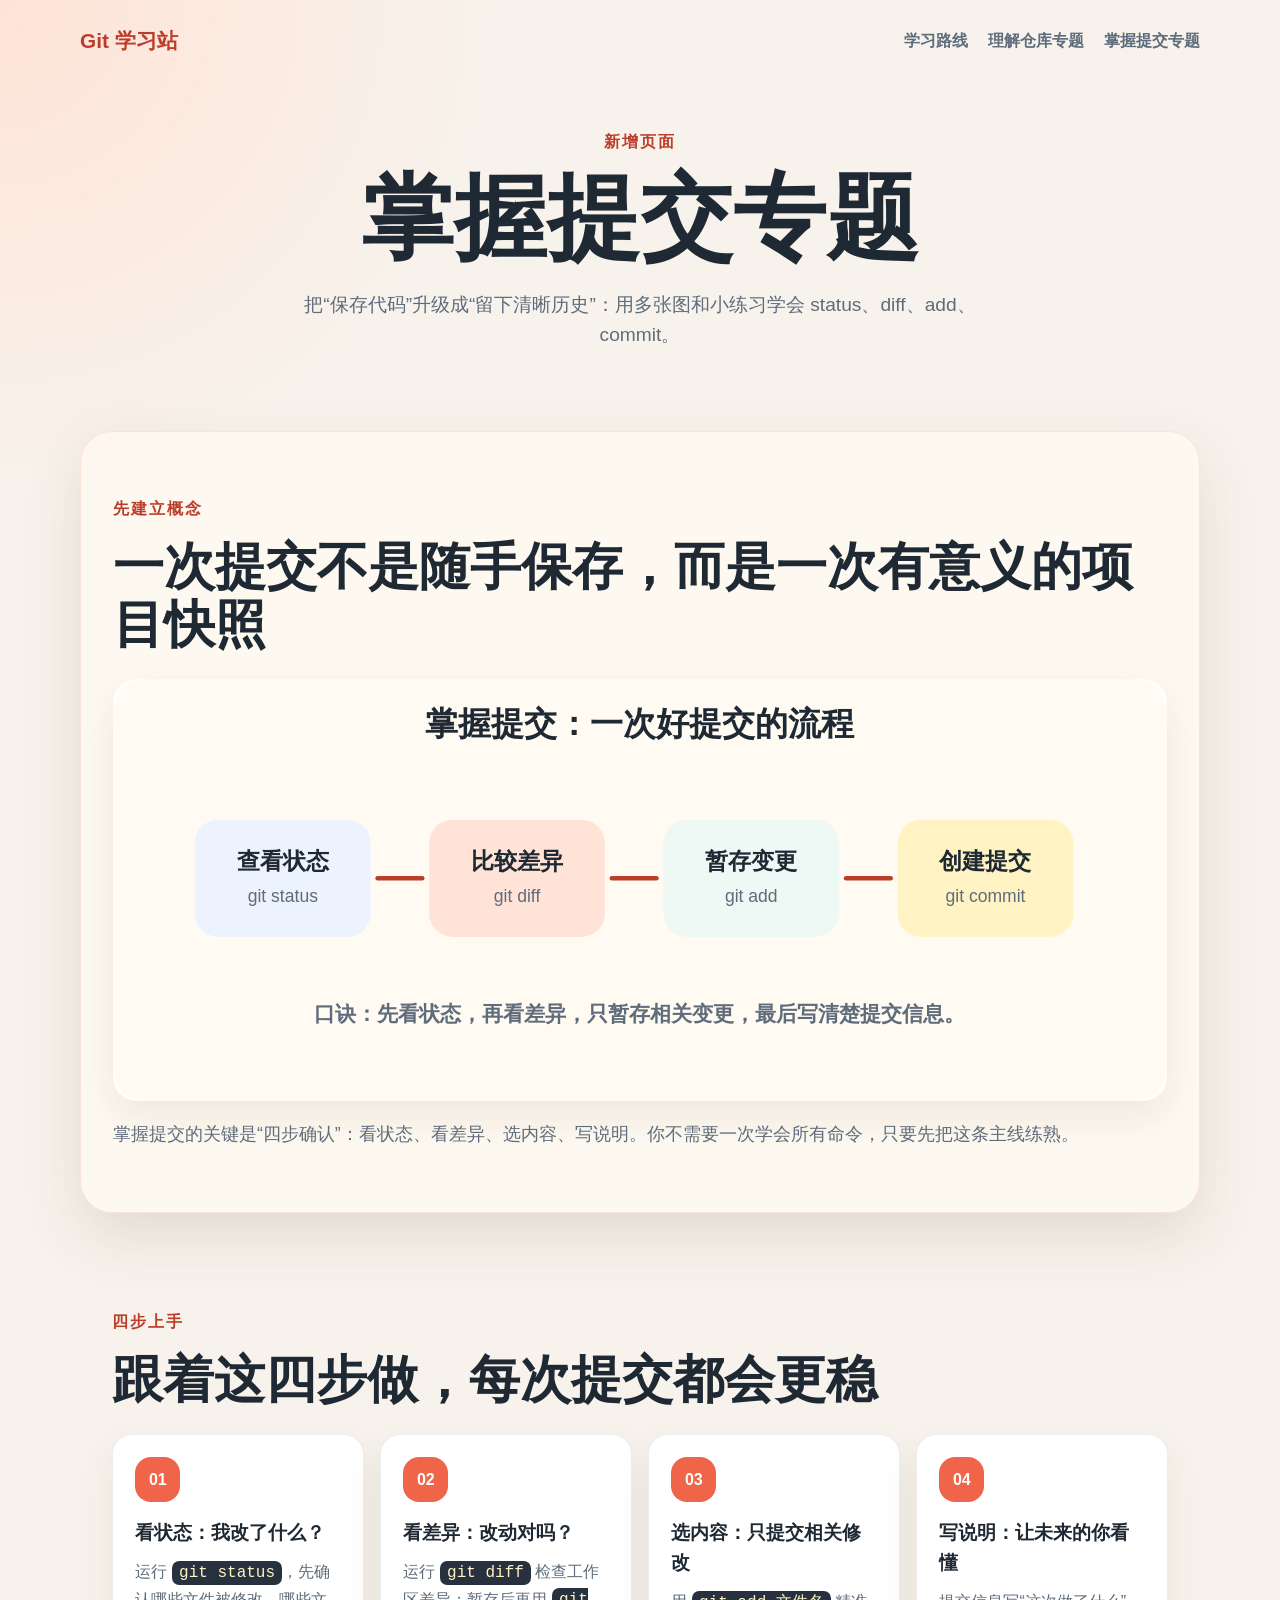
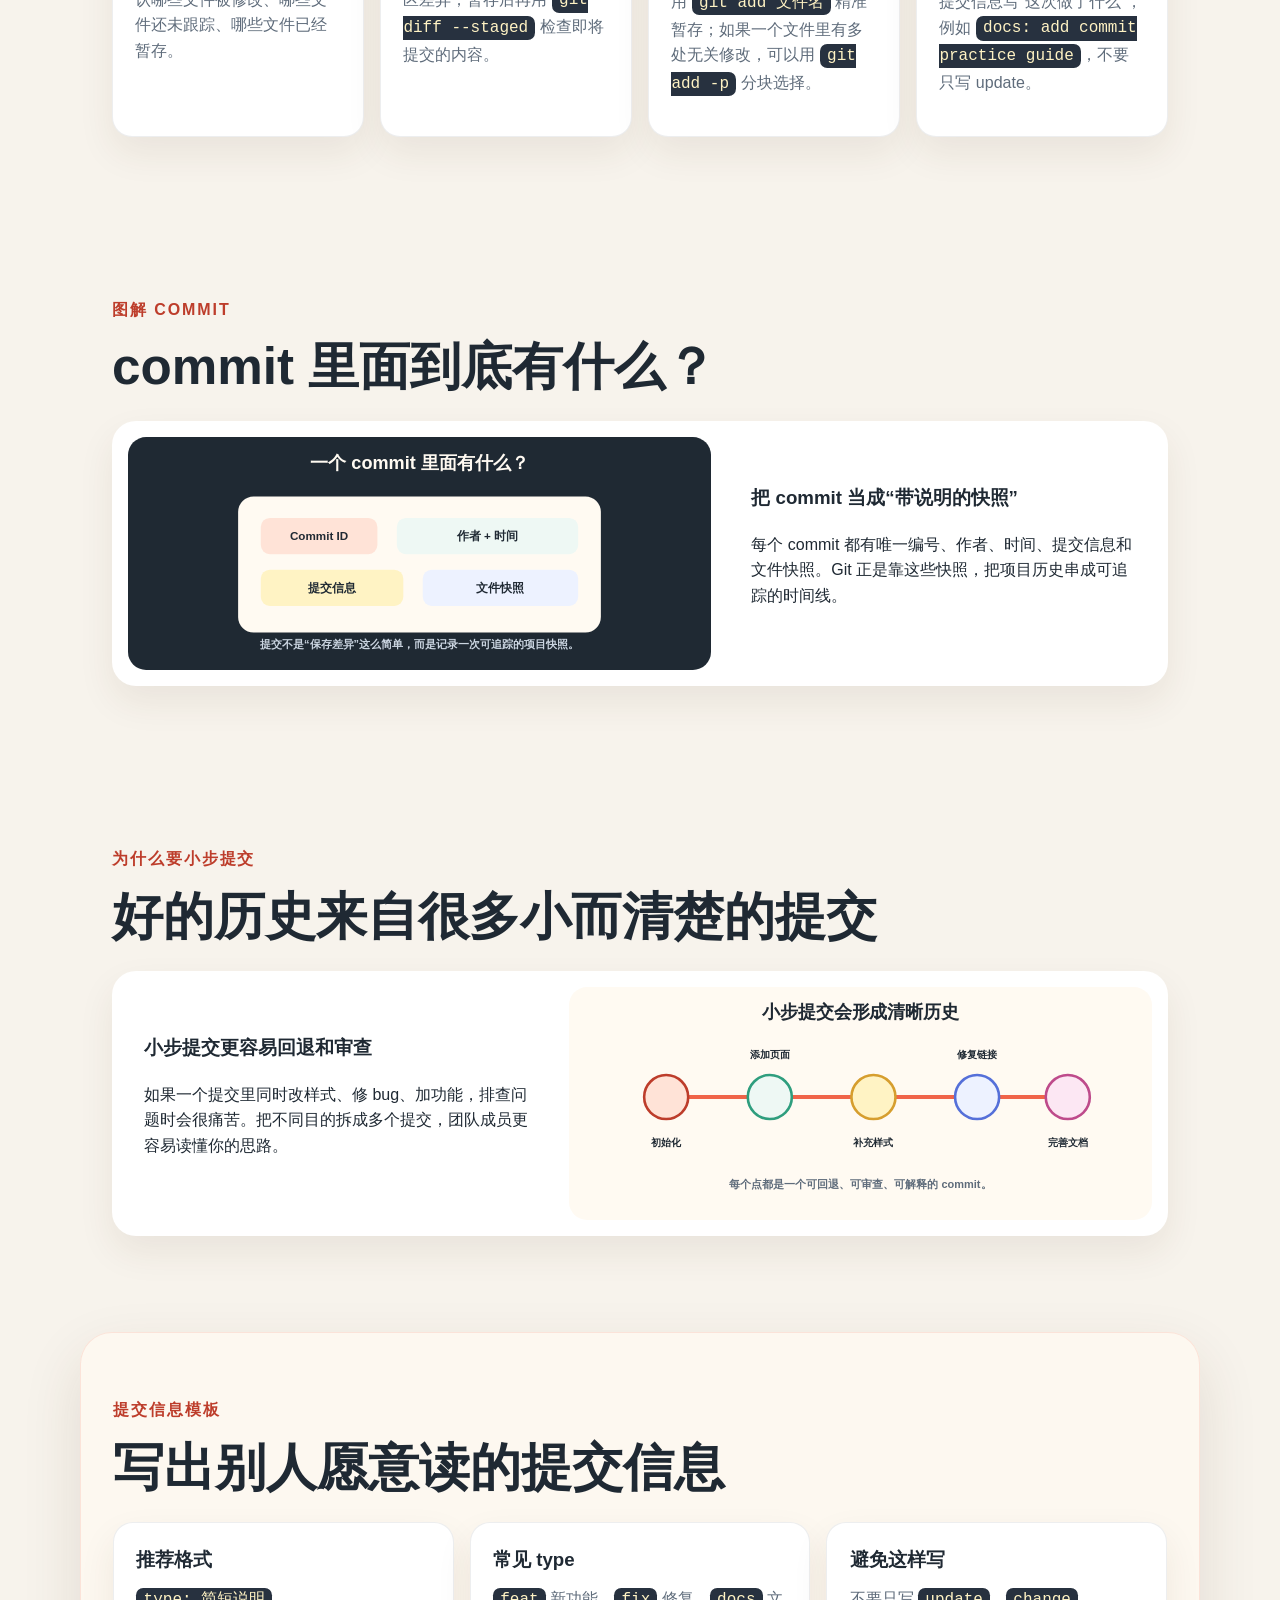
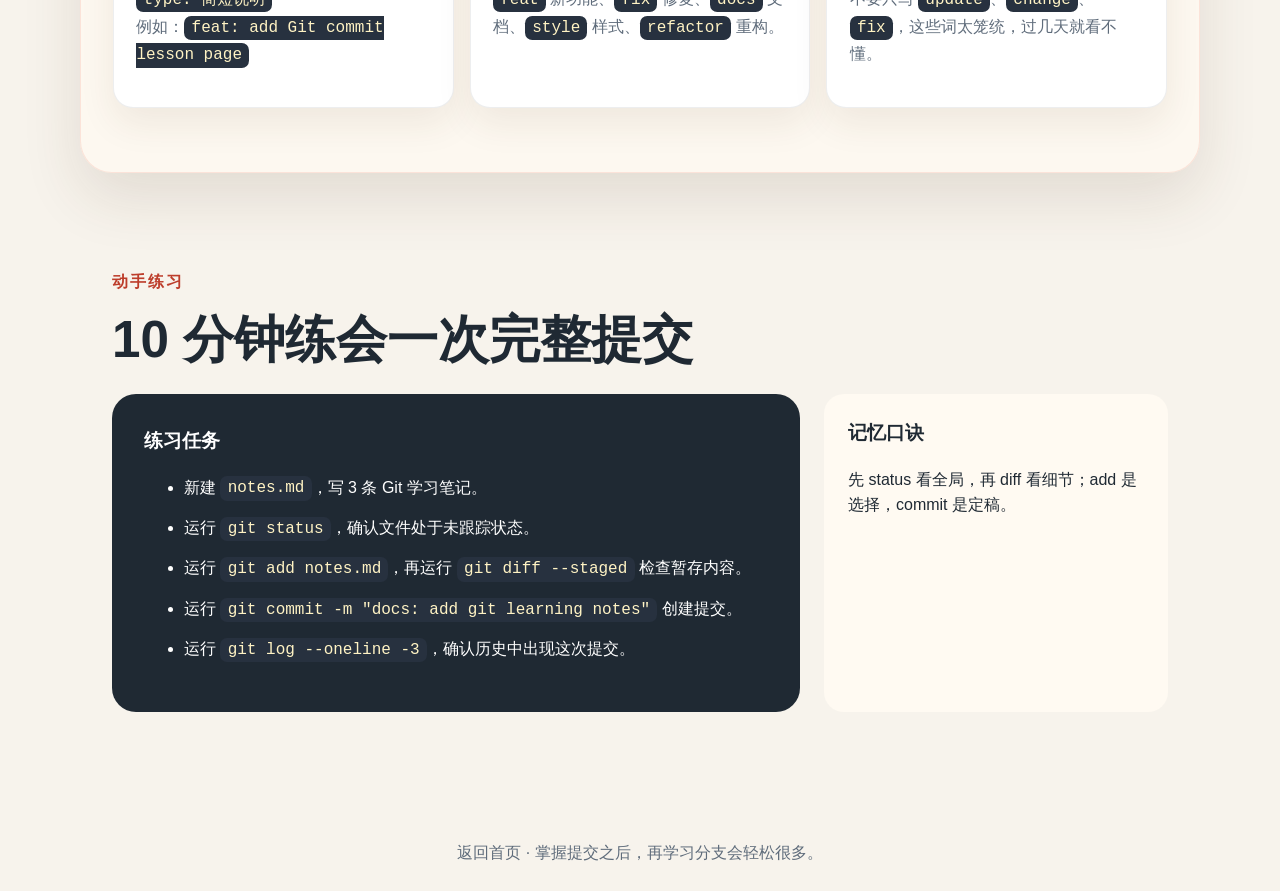
==== commit.html @ 1421e996 "Move commit mastery content to dedicated page" ====
<!DOCTYPE html>
<html lang="zh-CN">
<head>
  <meta charset="UTF-8" />
  <meta name="viewport" content="width=device-width, initial-scale=1.0" />
  <title>掌握提交专题 - Git 学习站</title>
  <link rel="stylesheet" href="styles.css" />
</head>
<body>
  <header class="sub-hero">
    <nav class="nav" aria-label="主导航">
      <a class="logo" href="index.html">Git 学习站</a>
      <div class="nav-links">
        <a href="index.html#roadmap">学习路线</a>
        <a href="repository.html">理解仓库专题</a>
        <a href="commit.html" aria-current="page">掌握提交专题</a>
      </div>
    </nav>
    <div class="sub-hero-content">
      <p class="eyebrow">新增页面</p>
      <h1>掌握提交专题</h1>
      <p class="hero-text">把“保存代码”升级成“留下清晰历史”：用多张图和小练习学会 status、diff、add、commit。</p>
    </div>
  </header>

  <main>
    <section class="section commands" aria-labelledby="commit-map-title">
      <p class="section-tag">先建立概念</p>
      <h2 id="commit-map-title">一次提交不是随手保存，而是一次有意义的项目快照</h2>
      <div class="wide-diagram">
        <img src="assets/git-commit-flow.svg" alt="Git 提交流程从查看状态、比较差异、暂存变更到创建提交" />
      </div>
      <p class="large-note">掌握提交的关键是“四步确认”：看状态、看差异、选内容、写说明。你不需要一次学会所有命令，只要先把这条主线练熟。</p>
    </section>

    <section class="section" aria-labelledby="commit-steps-title">
      <p class="section-tag">四步上手</p>
      <h2 id="commit-steps-title">跟着这四步做，每次提交都会更稳</h2>
      <div class="lesson-grid">
        <article>
          <span class="step-number">01</span>
          <h3>看状态：我改了什么？</h3>
          <p>运行 <code>git status</code>，先确认哪些文件被修改、哪些文件还未跟踪、哪些文件已经暂存。</p>
        </article>
        <article>
          <span class="step-number">02</span>
          <h3>看差异：改动对吗？</h3>
          <p>运行 <code>git diff</code> 检查工作区差异；暂存后再用 <code>git diff --staged</code> 检查即将提交的内容。</p>
        </article>
        <article>
          <span class="step-number">03</span>
          <h3>选内容：只提交相关修改</h3>
          <p>用 <code>git add 文件名</code> 精准暂存；如果一个文件里有多处无关修改，可以用 <code>git add -p</code> 分块选择。</p>
        </article>
        <article>
          <span class="step-number">04</span>
          <h3>写说明：让未来的你看懂</h3>
          <p>提交信息写“这次做了什么”，例如 <code>docs: add commit practice guide</code>，不要只写 update。</p>
        </article>
      </div>
    </section>

    <section class="section image-story" aria-labelledby="anatomy-title">
      <p class="section-tag">图解 commit</p>
      <h2 id="anatomy-title">commit 里面到底有什么？</h2>
      <div class="story-row">
        <img src="assets/git-commit-anatomy.svg" alt="Git 提交结构包含提交编号、作者时间、提交信息和文件快照" />
        <div>
          <h3>把 commit 当成“带说明的快照”</h3>
          <p>每个 commit 都有唯一编号、作者、时间、提交信息和文件快照。Git 正是靠这些快照，把项目历史串成可追踪的时间线。</p>
        </div>
      </div>
    </section>

    <section class="section image-story" aria-labelledby="history-title">
      <p class="section-tag">为什么要小步提交</p>
      <h2 id="history-title">好的历史来自很多小而清楚的提交</h2>
      <div class="story-row reverse">
        <img src="assets/git-commit-history.svg" alt="多个小步 Git 提交串联成清晰项目历史" />
        <div>
          <h3>小步提交更容易回退和审查</h3>
          <p>如果一个提交里同时改样式、修 bug、加功能，排查问题时会很痛苦。把不同目的拆成多个提交，团队成员更容易读懂你的思路。</p>
        </div>
      </div>
    </section>

    <section class="section commands" aria-labelledby="message-title">
      <p class="section-tag">提交信息模板</p>
      <h2 id="message-title">写出别人愿意读的提交信息</h2>
      <div class="message-examples">
        <article>
          <h3>推荐格式</h3>
          <code>type: 简短说明</code>
          <p>例如：<code>feat: add Git commit lesson page</code></p>
        </article>
        <article>
          <h3>常见 type</h3>
          <p><code>feat</code> 新功能、<code>fix</code> 修复、<code>docs</code> 文档、<code>style</code> 样式、<code>refactor</code> 重构。</p>
        </article>
        <article>
          <h3>避免这样写</h3>
          <p>不要只写 <code>update</code>、<code>change</code>、<code>fix</code>，这些词太笼统，过几天就看不懂。</p>
        </article>
      </div>
    </section>

    <section class="section practice" aria-labelledby="practice-title">
      <p class="section-tag">动手练习</p>
      <h2 id="practice-title">10 分钟练会一次完整提交</h2>
      <div class="practice-panel">
        <div>
          <h3>练习任务</h3>
          <ul>
            <li>新建 <code>notes.md</code>，写 3 条 Git 学习笔记。</li>
            <li>运行 <code>git status</code>，确认文件处于未跟踪状态。</li>
            <li>运行 <code>git add notes.md</code>，再运行 <code>git diff --staged</code> 检查暂存内容。</li>
            <li>运行 <code>git commit -m "docs: add git learning notes"</code> 创建提交。</li>
            <li>运行 <code>git log --oneline -3</code>，确认历史中出现这次提交。</li>
          </ul>
        </div>
        <aside class="tip-box">
          <h3>记忆口诀</h3>
          <p>先 status 看全局，再 diff 看细节；add 是选择，commit 是定稿。</p>
        </aside>
      </div>
    </section>
  </main>

  <footer class="footer">
    <p><a href="index.html">返回首页</a> · 掌握提交之后，再学习分支会轻松很多。</p>
  </footer>
</body>
</html>
---- styles.css ----
:root {
  color-scheme: light;
  --bg: #f7f3ec;
  --panel: #fffaf2;
  --text: #1f2933;
  --muted: #5f6c7b;
  --accent: #f06449;
  --accent-dark: #bd3d2b;
  --green: #2f9e7e;
  --shadow: 0 24px 60px rgba(73, 47, 28, 0.12);
}

* {
  box-sizing: border-box;
}

html {
  scroll-behavior: smooth;
}

body {
  margin: 0;
  font-family: "Inter", "PingFang SC", "Microsoft YaHei", sans-serif;
  background: radial-gradient(circle at top left, #ffe3d7 0, transparent 32rem), var(--bg);
  color: var(--text);
  line-height: 1.6;
}

a {
  color: inherit;
  text-decoration: none;
}

code {
  border-radius: 0.45rem;
  background: #27313f;
  color: #fff3c4;
  font-family: "SFMono-Regular", Consolas, monospace;
  padding: 0.2rem 0.45rem;
}

.hero {
  min-height: 78vh;
  padding: 1.5rem clamp(1rem, 4vw, 5rem) 5rem;
}

.nav {
  align-items: center;
  display: flex;
  justify-content: space-between;
  margin: 0 auto;
  max-width: 1120px;
}

.logo {
  color: var(--accent-dark);
  font-size: 1.3rem;
  font-weight: 800;
}

.nav-links {
  display: flex;
  gap: 1.25rem;
  color: var(--muted);
  font-weight: 600;
}

.nav-links a:hover {
  color: var(--accent-dark);
}

.hero-content {
  margin: 7rem auto 0;
  max-width: 900px;
  text-align: center;
}

.eyebrow,
.section-tag {
  color: var(--accent-dark);
  font-weight: 800;
  letter-spacing: 0.12em;
  text-transform: uppercase;
}

h1,
h2,
h3,
p {
  margin-top: 0;
}

h1 {
  font-size: clamp(2.6rem, 8vw, 5.8rem);
  line-height: 1.02;
  margin-bottom: 1.5rem;
}

h2 {
  font-size: clamp(2rem, 4vw, 3.2rem);
  line-height: 1.15;
  margin-bottom: 1.5rem;
}

.hero-text {
  color: var(--muted);
  font-size: 1.2rem;
  margin: 0 auto 2rem;
  max-width: 720px;
}

.hero-actions {
  display: flex;
  flex-wrap: wrap;
  gap: 1rem;
  justify-content: center;
}

.button {
  border-radius: 999px;
  font-weight: 800;
  padding: 0.9rem 1.4rem;
}

.button.primary {
  background: var(--accent);
  color: white;
  box-shadow: 0 14px 28px rgba(240, 100, 73, 0.28);
}

.button.primary.outline {
  background: transparent;
  border: 2px solid var(--accent);
  color: var(--accent-dark);
  box-shadow: none;
}

.button.secondary {
  background: white;
  color: var(--accent-dark);
}

.sub-hero {
  padding: 1.5rem clamp(1rem, 4vw, 5rem) 3rem;
}

.sub-hero-content {
  margin: 4.5rem auto 0;
  max-width: 900px;
  text-align: center;
}

.section {
  margin: 0 auto 2rem;
  max-width: 1120px;
  padding: 4rem clamp(1rem, 4vw, 2rem);
}

.update-banner {
  align-items: center;
  background: #1f2933;
  border-radius: 2rem;
  box-shadow: var(--shadow);
  color: white;
  display: flex;
  gap: 2rem;
  justify-content: space-between;
}

.update-banner p:not(.section-tag) {
  color: #d7dee8;
  margin-bottom: 0;
}

.update-banner .button {
  flex: 0 0 auto;
}

.intro,
.commands,
.faq {
  background: rgba(255, 250, 242, 0.72);
  border: 1px solid rgba(240, 100, 73, 0.14);
  border-radius: 2rem;
  box-shadow: var(--shadow);
}

.feature-grid,
.command-grid {
  display: grid;
  gap: 1rem;
  grid-template-columns: repeat(3, 1fr);
}

.feature-card,
.command-grid article,
.tip-box {
  background: var(--panel);
  border-radius: 1.25rem;
  padding: 1.5rem;
}

.icon {
  align-items: center;
  background: #ffe3d7;
  border-radius: 1rem;
  color: var(--accent-dark);
  display: inline-flex;
  font-size: 1.5rem;
  height: 3rem;
  justify-content: center;
  margin-bottom: 1rem;
  width: 3rem;
}

.timeline {
  counter-reset: roadmap-step;
  display: grid;
  gap: 1.25rem;
  grid-template-columns: repeat(4, 1fr);
  list-style: none;
  margin: 0;
  padding: 0;
}

.timeline li {
  background: linear-gradient(145deg, #ffffff 0%, #fff7ed 100%);
  border: 1px solid rgba(240, 100, 73, 0.16);
  border-radius: 1.5rem;
  box-shadow: 0 18px 40px rgba(73, 47, 28, 0.1);
  min-height: 220px;
  padding: 1.4rem;
  position: relative;
  transition: transform 0.2s ease, box-shadow 0.2s ease;
}

.timeline li:hover {
  box-shadow: 0 24px 52px rgba(73, 47, 28, 0.16);
  transform: translateY(-6px);
}

.timeline li::before {
  background: rgba(240, 100, 73, 0.1);
  border-radius: 999px;
  color: rgba(189, 61, 43, 0.18);
  content: "步骤";
  font-size: 3rem;
  font-weight: 900;
  height: 6rem;
  line-height: 6rem;
  position: absolute;
  right: -1.4rem;
  text-align: center;
  top: -1.6rem;
  width: 6rem;
}

.step-number {
  align-items: center;
  background: var(--accent);
  border-radius: 1rem;
  color: white;
  display: inline-flex;
  font-weight: 900;
  height: 2.8rem;
  justify-content: center;
  margin-bottom: 1rem;
  position: relative;
  width: 2.8rem;
  z-index: 1;
}

.timeline strong,
.timeline p,
.timeline .inline-link-button {
  position: relative;
  z-index: 1;
}

.timeline strong {
  display: block;
  font-size: 1.2rem;
  margin-bottom: 0.6rem;
}

.timeline p {
  color: var(--muted);
}


.inline-link-button {
  align-items: center;
  background: var(--accent);
  border-radius: 999px;
  color: white;
  display: inline-flex;
  font-size: 0.95rem;
  font-weight: 800;
  margin-top: 0.8rem;
  padding: 0.55rem 1rem;
}

.inline-link-button::after {
  content: "→";
  margin-left: 0.45rem;
}

.inline-link-button:hover {
  background: var(--accent-dark);
}

.repo-deep-dive,
.commit-deep-dive {
  margin-top: 2.5rem;
}

.repo-deep-dive .section-heading,
.commit-deep-dive .section-heading {
  max-width: 820px;
}

.repo-deep-dive .section-heading p:last-child,
.commit-deep-dive .section-heading p:last-child {
  color: var(--muted);
  font-size: 1.05rem;
}

.image-learning-grid {
  display: grid;
  gap: 1.2rem;
  grid-template-columns: repeat(3, 1fr);
  margin-top: 1.5rem;
}

.diagram-card {
  background: white;
  border: 1px solid rgba(31, 41, 51, 0.08);
  border-radius: 1.5rem;
  box-shadow: 0 16px 36px rgba(73, 47, 28, 0.08);
  margin: 0;
  overflow: hidden;
}

.diagram-card img {
  display: block;
  height: auto;
  width: 100%;
}

.diagram-card figcaption {
  display: grid;
  gap: 0.5rem;
  padding: 1rem 1.1rem 1.2rem;
}

.diagram-card figcaption strong {
  color: var(--accent-dark);
}

.diagram-card figcaption span {
  color: var(--muted);
}

.repo-notes {
  background: #1f2933;
  border-radius: 1.25rem;
  color: white;
  margin-top: 1.2rem;
  padding: 1.4rem 1.6rem;
}

.repo-notes h4 {
  font-size: 1.2rem;
  margin: 0 0 0.5rem;
}

.repo-notes p {
  margin-bottom: 0;
}

.commit-checklist {
  background: white;
  border-left: 6px solid var(--green);
  border-radius: 1.25rem;
  box-shadow: 0 16px 36px rgba(73, 47, 28, 0.08);
  margin-top: 1.2rem;
  padding: 1.4rem 1.6rem;
}

.commit-checklist h4 {
  font-size: 1.2rem;
  margin: 0 0 0.6rem;
}

.commit-checklist ul {
  margin-bottom: 0;
  padding-left: 1.2rem;
}

.commit-checklist li + li {
  margin-top: 0.55rem;
}

.wide-diagram,
.story-row {
  background: white;
  border-radius: 1.5rem;
  box-shadow: 0 16px 36px rgba(73, 47, 28, 0.08);
  overflow: hidden;
}

.wide-diagram img,
.story-row img {
  display: block;
  height: auto;
  width: 100%;
}

.large-note {
  color: var(--muted);
  font-size: 1.1rem;
  margin: 1.2rem 0 0;
}

.zone-grid {
  display: grid;
  gap: 1rem;
  grid-template-columns: repeat(4, 1fr);
}

.zone-grid article {
  background: white;
  border-radius: 1.25rem;
  padding: 1.4rem;
}

.zone-grid span {
  color: var(--accent-dark);
  font-weight: 900;
  letter-spacing: 0.12em;
}

.image-story .story-row {
  align-items: center;
  display: grid;
  gap: 1.5rem;
  grid-template-columns: 1.4fr 1fr;
  padding: 1rem;
}

.story-row.reverse {
  grid-template-columns: 1fr 1.4fr;
}

.story-row.reverse img {
  order: 2;
}

.story-row > div {
  padding: 1rem;
}

.practice-panel {
  display: grid;
  gap: 1.5rem;
  grid-template-columns: 2fr 1fr;
}

.practice-panel > div {
  background: #1f2933;
  border-radius: 1.5rem;
  color: white;
  padding: 2rem;
}

.practice-panel li + li {
  margin-top: 0.8rem;
}

.faq details {
  border-top: 1px solid rgba(31, 41, 51, 0.12);
  padding: 1.1rem 0;
}

.faq summary {
  cursor: pointer;
  font-size: 1.1rem;
  font-weight: 800;
}

.footer {
  color: var(--muted);
  padding: 2rem;
  text-align: center;
}

@media (max-width: 760px) {
  .nav,
  .nav-links,
  .update-banner,
  .practice-panel {
    align-items: flex-start;
    flex-direction: column;
  }

  .feature-grid,
  .command-grid,
  .image-learning-grid,
  .timeline,
  .zone-grid,
  .image-story .story-row,
  .story-row.reverse,
  .practice-panel {
    grid-template-columns: 1fr;
  }

  .story-row.reverse img {
    order: 0;
  }

  .hero-content {
    margin-top: 4rem;
    text-align: left;
  }

  .sub-hero-content {
    margin-top: 3rem;
    text-align: left;
  }

  .hero-actions {
    justify-content: flex-start;
  }
}

.lesson-grid,
.message-examples {
  display: grid;
  gap: 1rem;
  grid-template-columns: repeat(4, 1fr);
}

.lesson-grid article,
.message-examples article {
  background: white;
  border: 1px solid rgba(31, 41, 51, 0.08);
  border-radius: 1.25rem;
  box-shadow: 0 16px 36px rgba(73, 47, 28, 0.08);
  padding: 1.4rem;
}

.lesson-grid h3,
.message-examples h3 {
  margin-bottom: 0.7rem;
}

.lesson-grid p,
.message-examples p {
  color: var(--muted);
}

.message-examples {
  grid-template-columns: repeat(3, 1fr);
}

@media (max-width: 760px) {
  .lesson-grid,
  .message-examples {
    grid-template-columns: 1fr;
  }
}
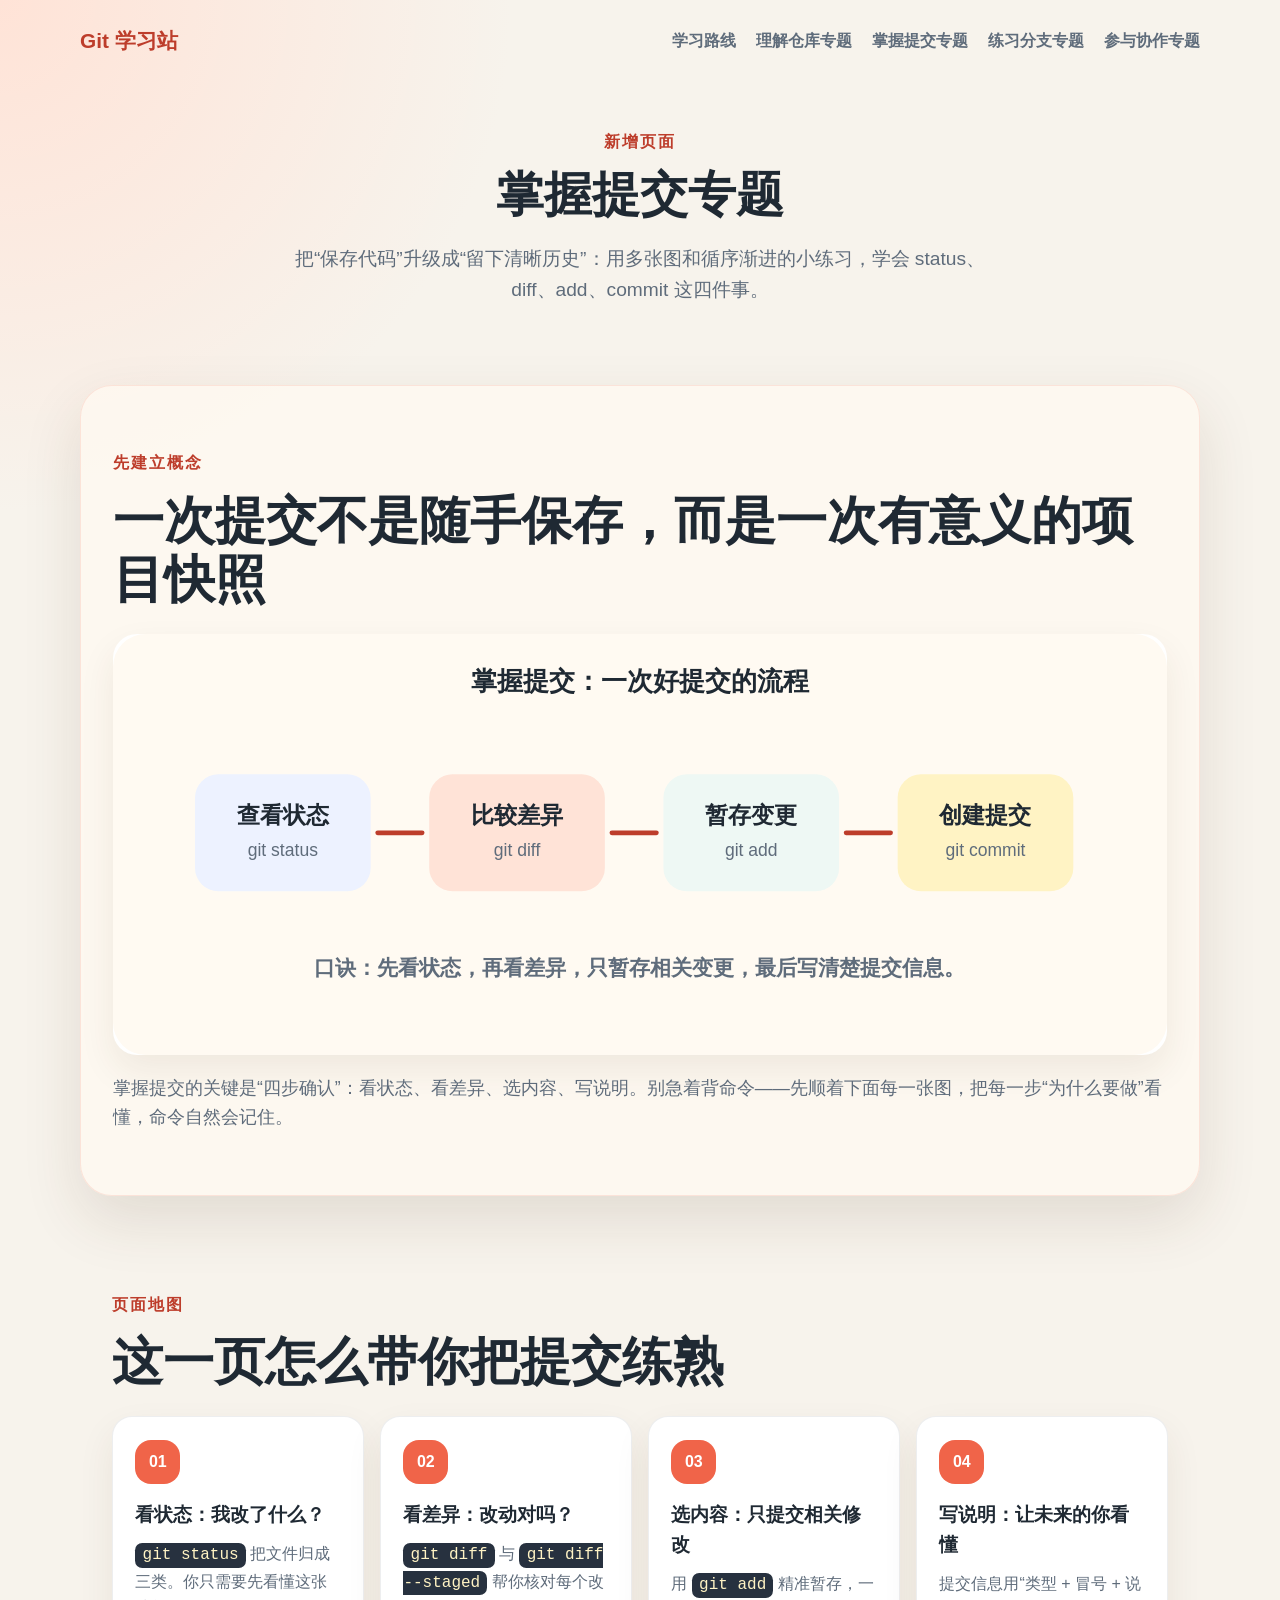
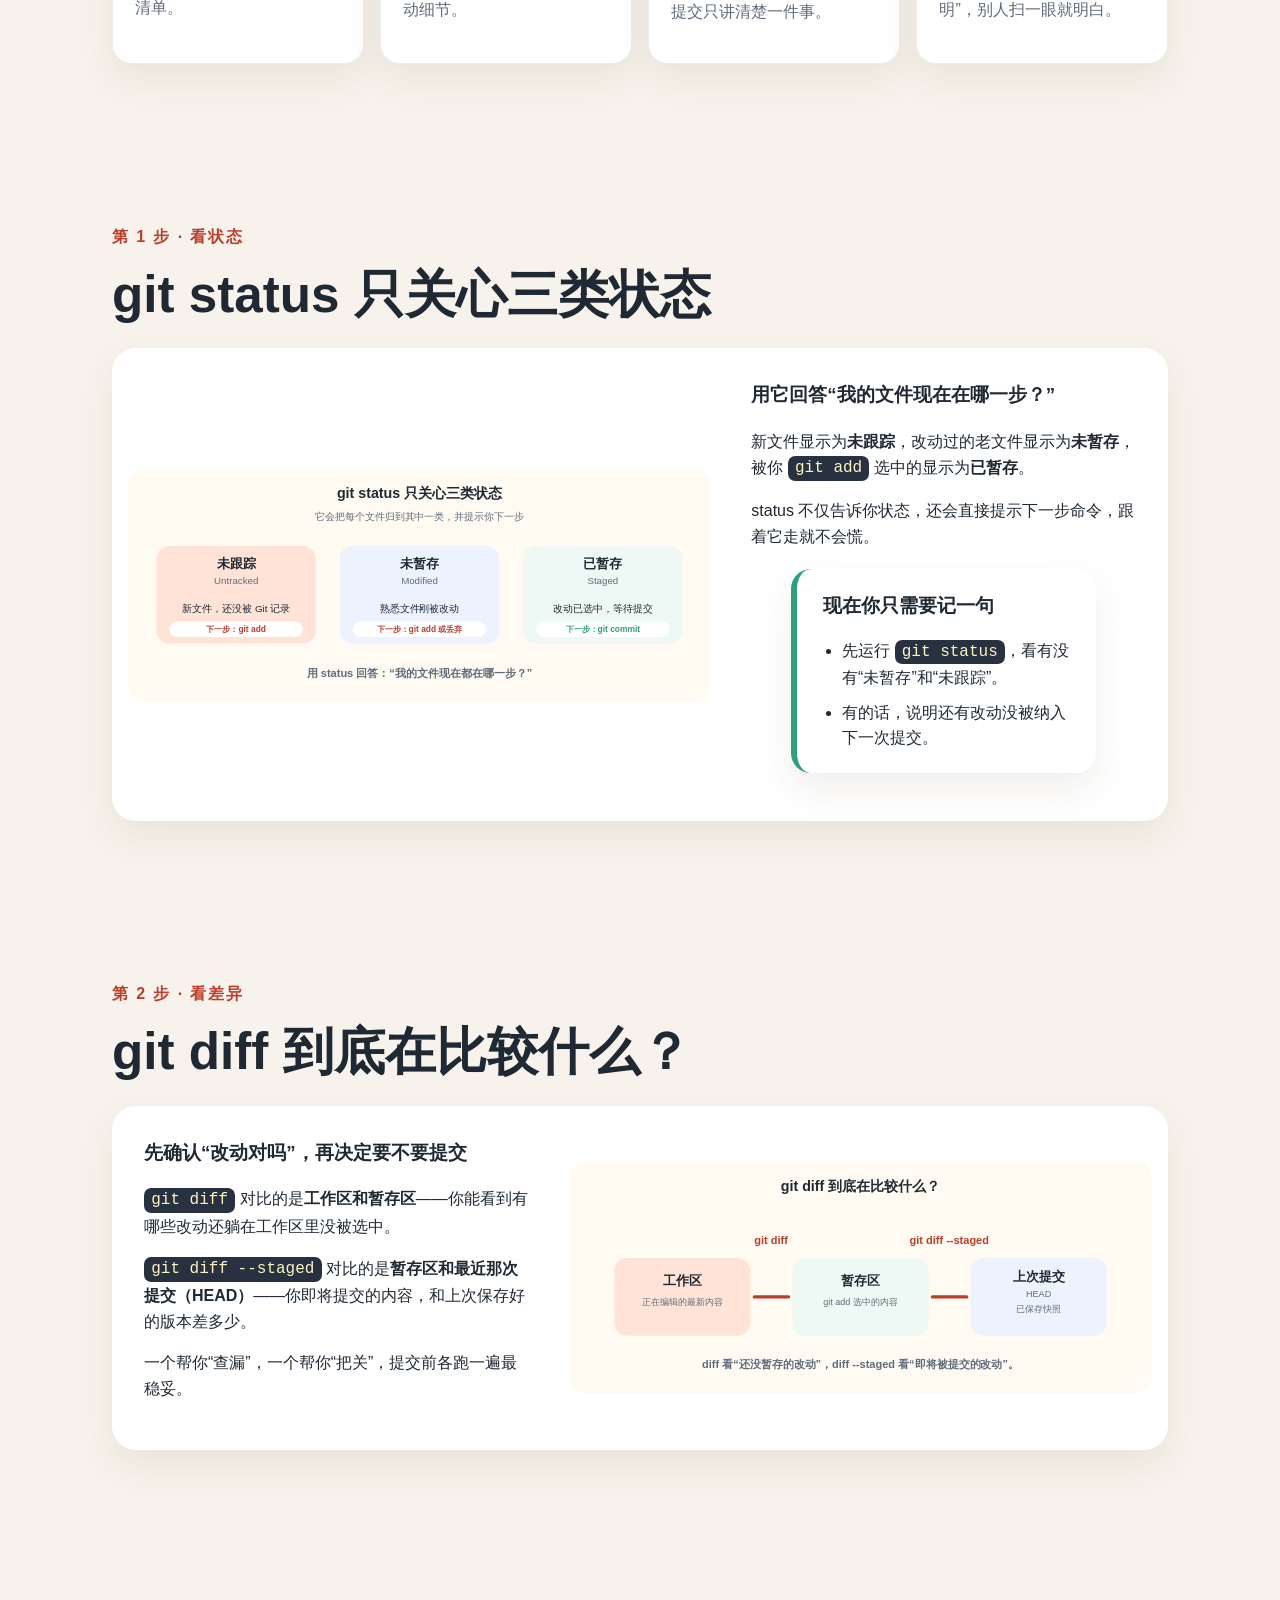
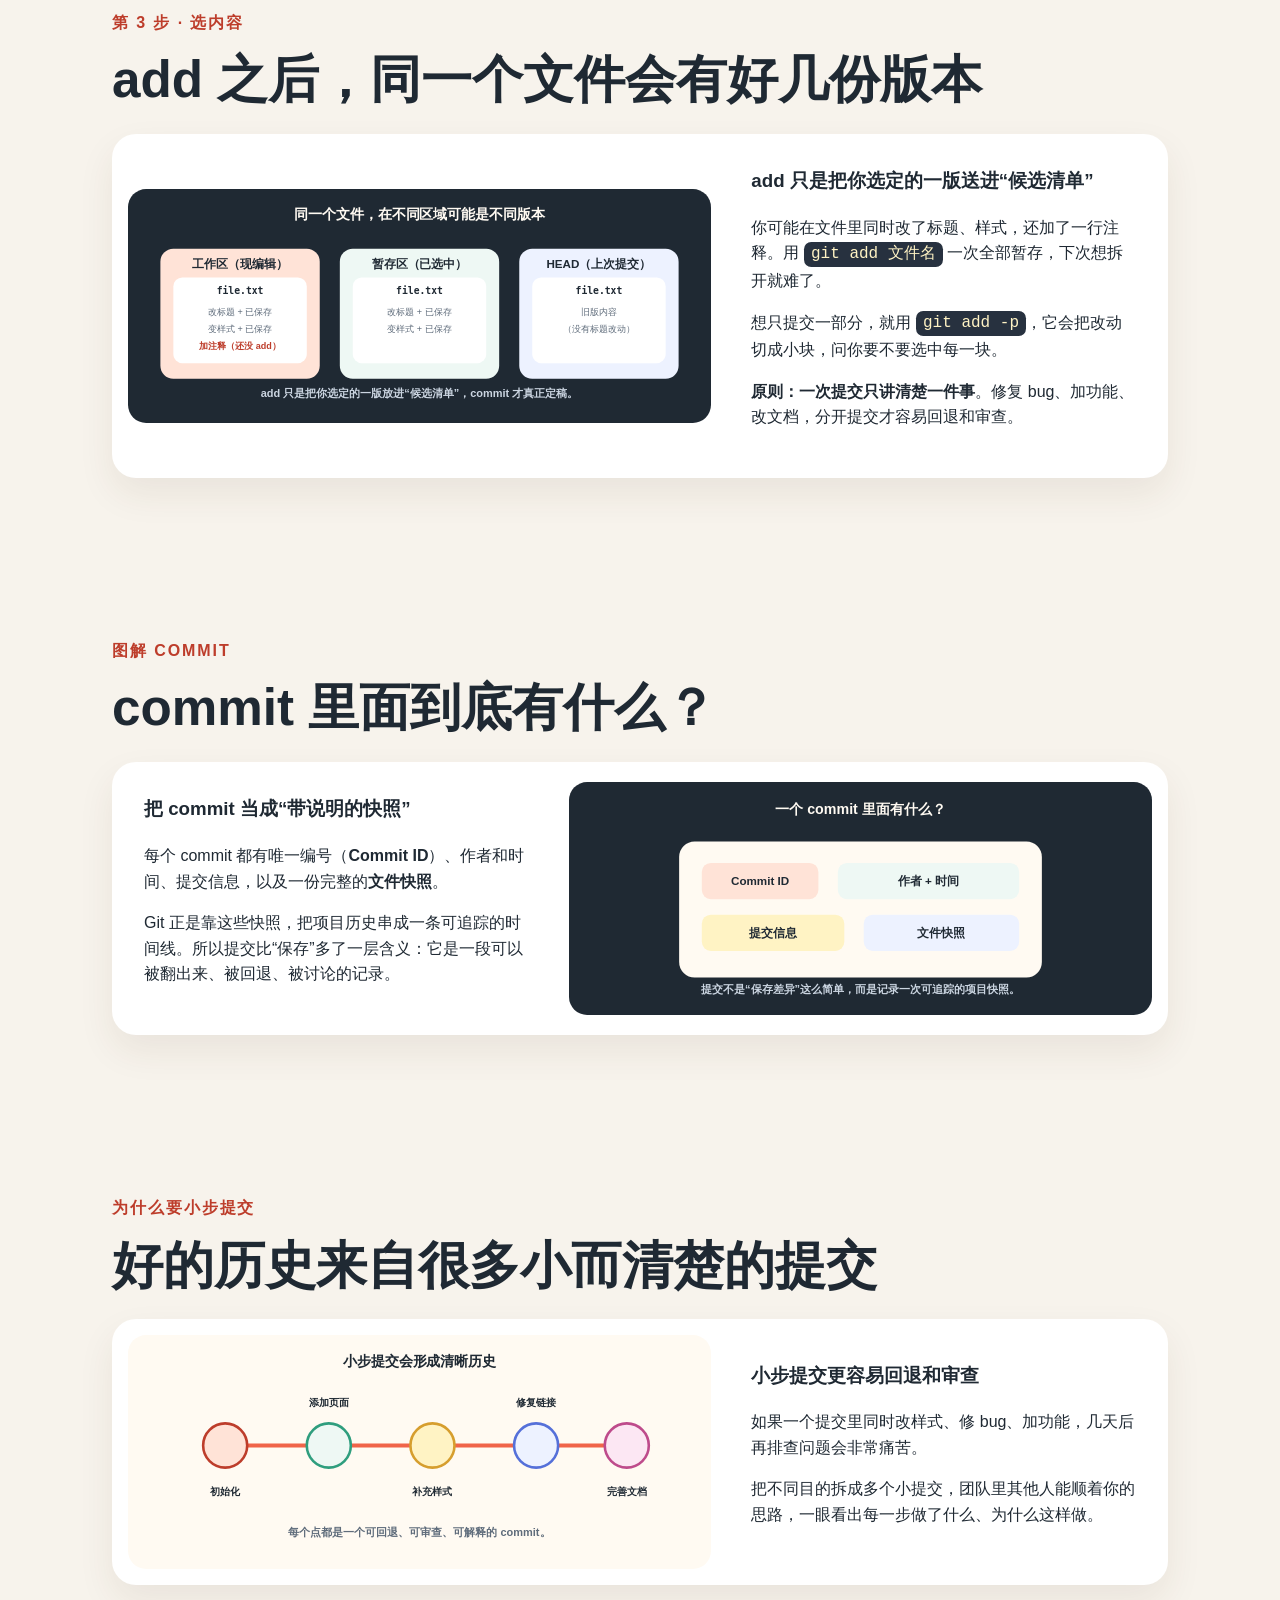
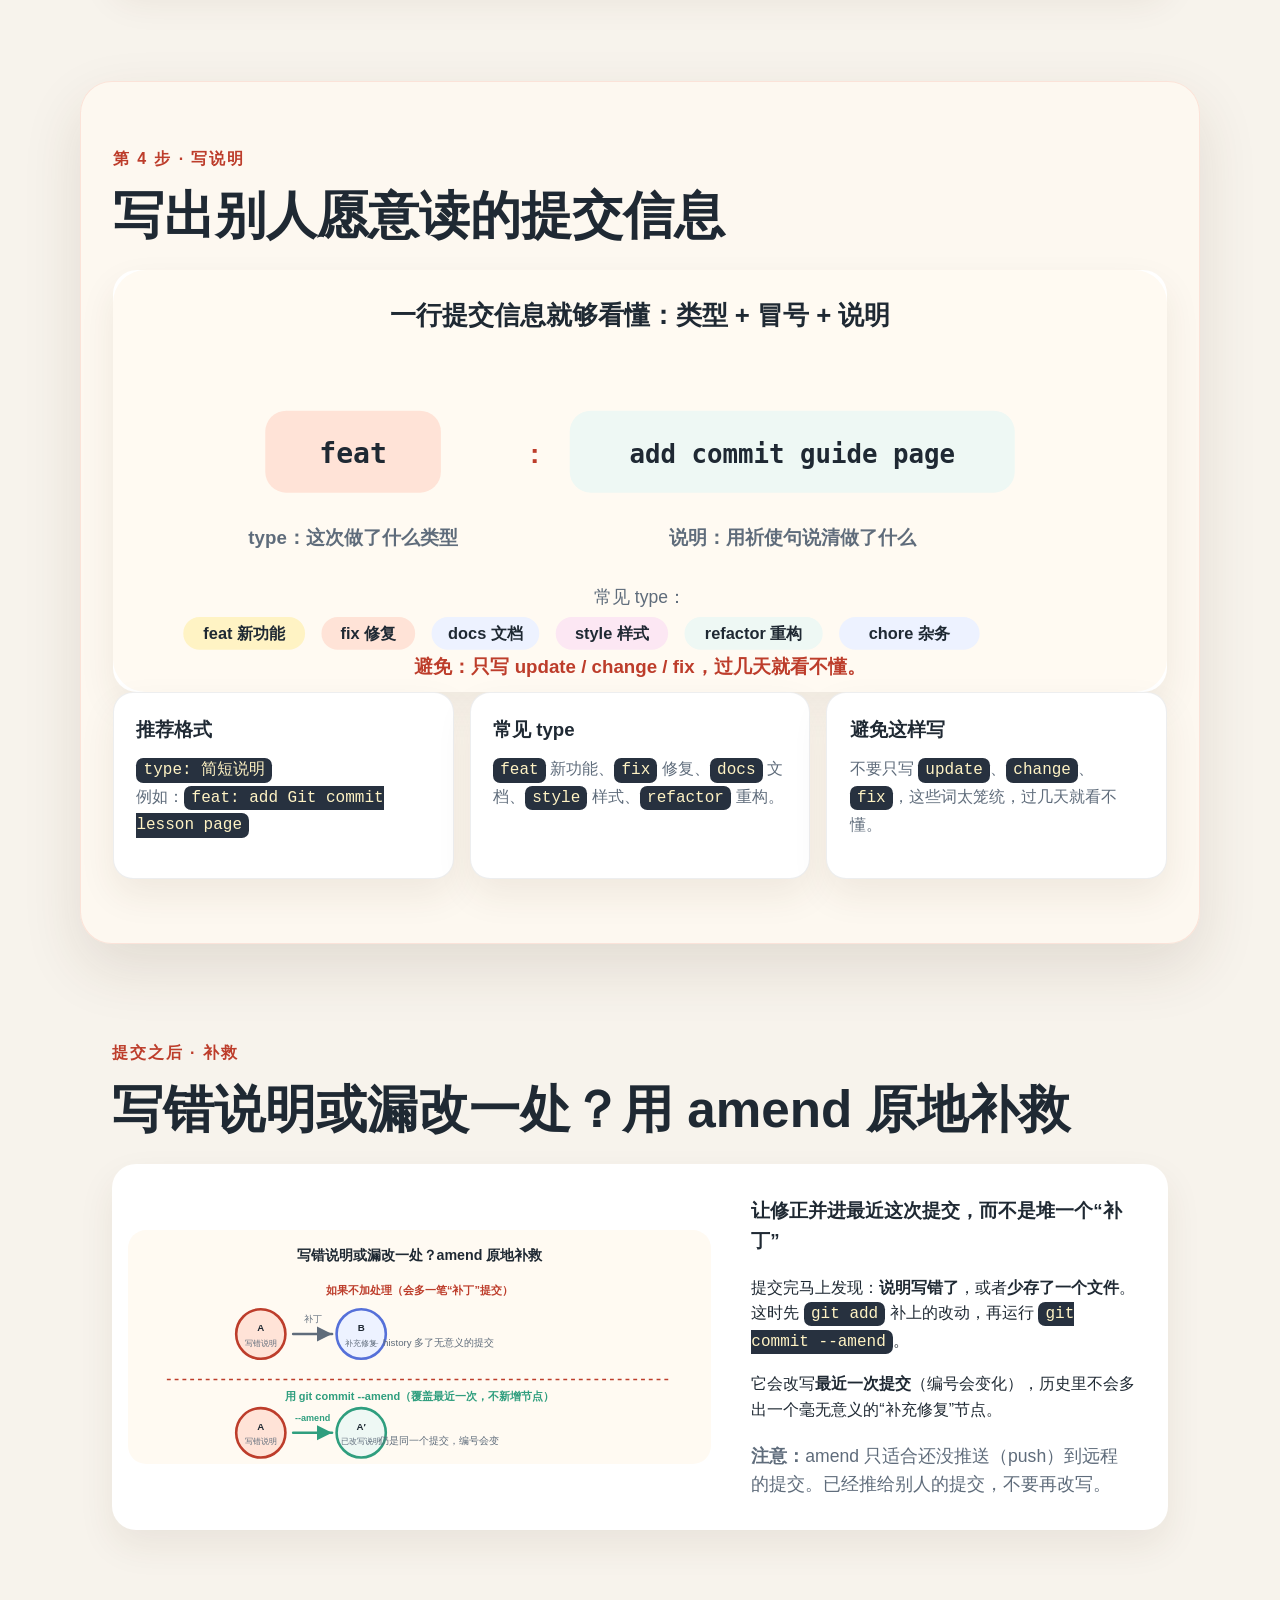
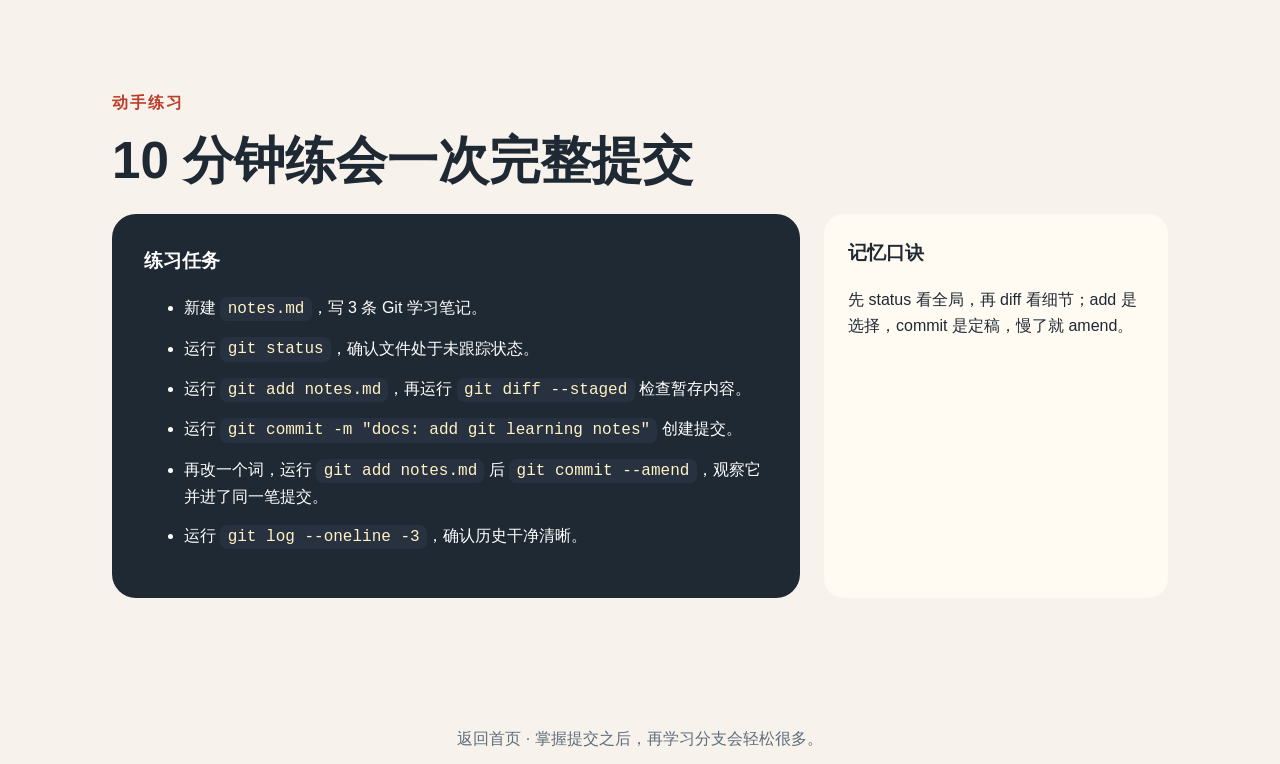
==== commit 63496c5b: "Add branch and collaboration topic pages with diagrams" ====
--- a/commit.html
+++ b/commit.html
@@ -14,12 +14,14 @@
         <a href="index.html#roadmap">学习路线</a>
         <a href="repository.html">理解仓库专题</a>
         <a href="commit.html" aria-current="page">掌握提交专题</a>
+        <a href="branch.html">练习分支专题</a>
+        <a href="collaboration.html">参与协作专题</a>
       </div>
     </nav>
     <div class="sub-hero-content">
       <p class="eyebrow">新增页面</p>
       <h1>掌握提交专题</h1>
-      <p class="hero-text">把“保存代码”升级成“留下清晰历史”：用多张图和小练习学会 status、diff、add、commit。</p>
+      <p class="hero-text">把“保存代码”升级成“留下清晰历史”：用多张图和循序渐进的小练习，学会 status、diff、add、commit 这四件事。</p>
     </div>
   </header>
 
@@ -30,44 +32,93 @@
       <div class="wide-diagram">
         <img src="assets/git-commit-flow.svg" alt="Git 提交流程从查看状态、比较差异、暂存变更到创建提交" />
       </div>
-      <p class="large-note">掌握提交的关键是“四步确认”：看状态、看差异、选内容、写说明。你不需要一次学会所有命令，只要先把这条主线练熟。</p>
+      <p class="large-note">掌握提交的关键是“四步确认”：看状态、看差异、选内容、写说明。别急着背命令——先顺着下面每一张图，把每一步“为什么要做”看懂，命令自然会记住。</p>
     </section>
 
     <section class="section" aria-labelledby="commit-steps-title">
-      <p class="section-tag">四步上手</p>
-      <h2 id="commit-steps-title">跟着这四步做，每次提交都会更稳</h2>
+      <p class="section-tag">页面地图</p>
+      <h2 id="commit-steps-title">这一页怎么带你把提交练熟</h2>
       <div class="lesson-grid">
         <article>
           <span class="step-number">01</span>
           <h3>看状态：我改了什么？</h3>
-          <p>运行 <code>git status</code>，先确认哪些文件被修改、哪些文件还未跟踪、哪些文件已经暂存。</p>
+          <p><code>git status</code> 把文件归成三类。你只需要先看懂这张清单。</p>
         </article>
         <article>
           <span class="step-number">02</span>
           <h3>看差异：改动对吗？</h3>
-          <p>运行 <code>git diff</code> 检查工作区差异；暂存后再用 <code>git diff --staged</code> 检查即将提交的内容。</p>
+          <p><code>git diff</code> 与 <code>git diff --staged</code> 帮你核对每个改动细节。</p>
         </article>
         <article>
           <span class="step-number">03</span>
           <h3>选内容：只提交相关修改</h3>
-          <p>用 <code>git add 文件名</code> 精准暂存；如果一个文件里有多处无关修改，可以用 <code>git add -p</code> 分块选择。</p>
+          <p>用 <code>git add</code> 精准暂存，一提交只讲清楚一件事。</p>
         </article>
         <article>
           <span class="step-number">04</span>
           <h3>写说明：让未来的你看懂</h3>
-          <p>提交信息写“这次做了什么”，例如 <code>docs: add commit practice guide</code>，不要只写 update。</p>
-        </article>
+          <p>提交信息用“类型 + 冒号 + 说明”，别人扫一眼就明白。</p>
+        </article>
+      </div>
+    </section>
+
+    <section class="section image-story" aria-labelledby="status-title">
+      <p class="section-tag">第 1 步 · 看状态</p>
+      <h2 id="status-title">git status 只关心三类状态</h2>
+      <div class="story-row">
+        <img src="assets/git-status-trio.svg" alt="未跟踪、未暂存、已暂存三类文件状态和下一步命令" />
+        <div>
+          <h3>用它回答“我的文件现在在哪一步？”</h3>
+          <p>新文件显示为<strong>未跟踪</strong>，改动过的老文件显示为<strong>未暂存</strong>，被你 <code>git add</code> 选中的显示为<strong>已暂存</strong>。</p>
+          <p>status 不仅告诉你状态，还会直接提示下一步命令，跟着它走就不会慌。</p>
+          <figure class="commit-checklist">
+            <h4>现在你只需要记一句</h4>
+            <ul>
+              <li>先运行 <code>git status</code>，看有没有“未暂存”和“未跟踪”。</li>
+              <li>有的话，说明还有改动没被纳入下一次提交。</li>
+            </ul>
+          </figure>
+        </div>
+      </div>
+    </section>
+
+    <section class="section image-story" aria-labelledby="diff-title">
+      <p class="section-tag">第 2 步 · 看差异</p>
+      <h2 id="diff-title">git diff 到底在比较什么？</h2>
+      <div class="story-row reverse">
+        <img src="assets/git-diff-targets.svg" alt="git diff 比较工作区和暂存区，diff --staged 比较暂存区和上次提交" />
+        <div>
+          <h3>先确认“改动对吗”，再决定要不要提交</h3>
+          <p><code>git diff</code> 对比的是<strong>工作区和暂存区</strong>——你能看到有哪些改动还躺在工作区里没被选中。</p>
+          <p><code>git diff --staged</code> 对比的是<strong>暂存区和最近那次提交（HEAD）</strong>——你即将提交的内容，和上次保存好的版本差多少。</p>
+          <p>一个帮你“查漏”，一个帮你“把关”，提交前各跑一遍最稳妥。</p>
+        </div>
+      </div>
+    </section>
+
+    <section class="section image-story" aria-labelledby="select-title">
+      <p class="section-tag">第 3 步 · 选内容</p>
+      <h2 id="select-title">add 之后，同一个文件会有好几份版本</h2>
+      <div class="story-row">
+        <img src="assets/git-add-versions.svg" alt="同一个文件在工作区、暂存区和 HEAD 里可能是不同内容" />
+        <div>
+          <h3>add 只是把你选定的一版送进“候选清单”</h3>
+          <p>你可能在文件里同时改了标题、样式，还加了一行注释。用 <code>git add 文件名</code> 一次全部暂存，下次想拆开就难了。</p>
+          <p>想只提交一部分，就用 <code>git add -p</code>，它会把改动切成小块，问你要不要选中每一块。</p>
+          <p><strong>原则：一次提交只讲清楚一件事</strong>。修复 bug、加功能、改文档，分开提交才容易回退和审查。</p>
+        </div>
       </div>
     </section>
 
     <section class="section image-story" aria-labelledby="anatomy-title">
       <p class="section-tag">图解 commit</p>
       <h2 id="anatomy-title">commit 里面到底有什么？</h2>
-      <div class="story-row">
+      <div class="story-row reverse">
         <img src="assets/git-commit-anatomy.svg" alt="Git 提交结构包含提交编号、作者时间、提交信息和文件快照" />
         <div>
           <h3>把 commit 当成“带说明的快照”</h3>
-          <p>每个 commit 都有唯一编号、作者、时间、提交信息和文件快照。Git 正是靠这些快照，把项目历史串成可追踪的时间线。</p>
+          <p>每个 commit 都有唯一编号（<strong>Commit ID</strong>）、作者和时间、提交信息，以及一份完整的<strong>文件快照</strong>。</p>
+          <p>Git 正是靠这些快照，把项目历史串成一条可追踪的时间线。所以提交比“保存”多了一层含义：它是一段可以被翻出来、被回退、被讨论的记录。</p>
         </div>
       </div>
     </section>
@@ -75,18 +126,22 @@
     <section class="section image-story" aria-labelledby="history-title">
       <p class="section-tag">为什么要小步提交</p>
       <h2 id="history-title">好的历史来自很多小而清楚的提交</h2>
-      <div class="story-row reverse">
+      <div class="story-row">
         <img src="assets/git-commit-history.svg" alt="多个小步 Git 提交串联成清晰项目历史" />
         <div>
           <h3>小步提交更容易回退和审查</h3>
-          <p>如果一个提交里同时改样式、修 bug、加功能，排查问题时会很痛苦。把不同目的拆成多个提交，团队成员更容易读懂你的思路。</p>
+          <p>如果一个提交里同时改样式、修 bug、加功能，几天后再排查问题会非常痛苦。</p>
+          <p>把不同目的拆成多个小提交，团队里其他人能顺着你的思路，一眼看出每一步做了什么、为什么这样做。</p>
         </div>
       </div>
     </section>
 
     <section class="section commands" aria-labelledby="message-title">
-      <p class="section-tag">提交信息模板</p>
+      <p class="section-tag">第 4 步 · 写说明</p>
       <h2 id="message-title">写出别人愿意读的提交信息</h2>
+      <div class="wide-diagram">
+        <img src="assets/git-commit-message.svg" alt="提交信息模板：类型冒号说明，以及常见类型列表" />
+      </div>
       <div class="message-examples">
         <article>
           <h3>推荐格式</h3>
@@ -101,6 +156,20 @@
           <h3>避免这样写</h3>
           <p>不要只写 <code>update</code>、<code>change</code>、<code>fix</code>，这些词太笼统，过几天就看不懂。</p>
         </article>
+      </div>
+    </section>
+
+    <section class="section image-story" aria-labelledby="amend-title">
+      <p class="section-tag">提交之后 · 补救</p>
+      <h2 id="amend-title">写错说明或漏改一处？用 amend 原地补救</h2>
+      <div class="story-row">
+        <img src="assets/git-amend.svg" alt="git commit --amend 把修正合并进最近一次提交，而不是变得空提交" />
+        <div>
+          <h3>让修正并进最近这次提交，而不是堆一个“补丁”</h3>
+          <p>提交完马上发现：<strong>说明写错了</strong>，或者<strong>少存了一个文件</strong>。这时先 <code>git add</code> 补上的改动，再运行 <code>git commit --amend</code>。</p>
+          <p>它会改写<strong>最近一次提交</strong>（编号会变化），历史里不会多出一个毫无意义的“补充修复”节点。</p>
+          <p class="large-note"><strong>注意：</strong>amend 只适合还没推送（push）到远程的提交。已经推给别人的提交，不要再改写。</p>
+        </div>
       </div>
     </section>
 
@@ -115,12 +184,13 @@
             <li>运行 <code>git status</code>，确认文件处于未跟踪状态。</li>
             <li>运行 <code>git add notes.md</code>，再运行 <code>git diff --staged</code> 检查暂存内容。</li>
             <li>运行 <code>git commit -m "docs: add git learning notes"</code> 创建提交。</li>
-            <li>运行 <code>git log --oneline -3</code>，确认历史中出现这次提交。</li>
+            <li>再改一个词，运行 <code>git add notes.md</code> 后 <code>git commit --amend</code>，观察它并进了同一笔提交。</li>
+            <li>运行 <code>git log --oneline -3</code>，确认历史干净清晰。</li>
           </ul>
         </div>
         <aside class="tip-box">
           <h3>记忆口诀</h3>
-          <p>先 status 看全局，再 diff 看细节；add 是选择，commit 是定稿。</p>
+          <p>先 status 看全局，再 diff 看细节；add 是选择，commit 是定稿，慢了就 amend。</p>
         </aside>
       </div>
     </section>
@@ -130,4 +200,4 @@
     <p><a href="index.html">返回首页</a> · 掌握提交之后，再学习分支会轻松很多。</p>
   </footer>
 </body>
-</html>
+</html>
--- a/styles.css
+++ b/styles.css
@@ -148,6 +148,10 @@
   margin: 4.5rem auto 0;
   max-width: 900px;
   text-align: center;
+}
+
+.sub-hero h1 {
+  font-size: clamp(1.9rem, 4.4vw, 3rem);
 }
 
 .section {
